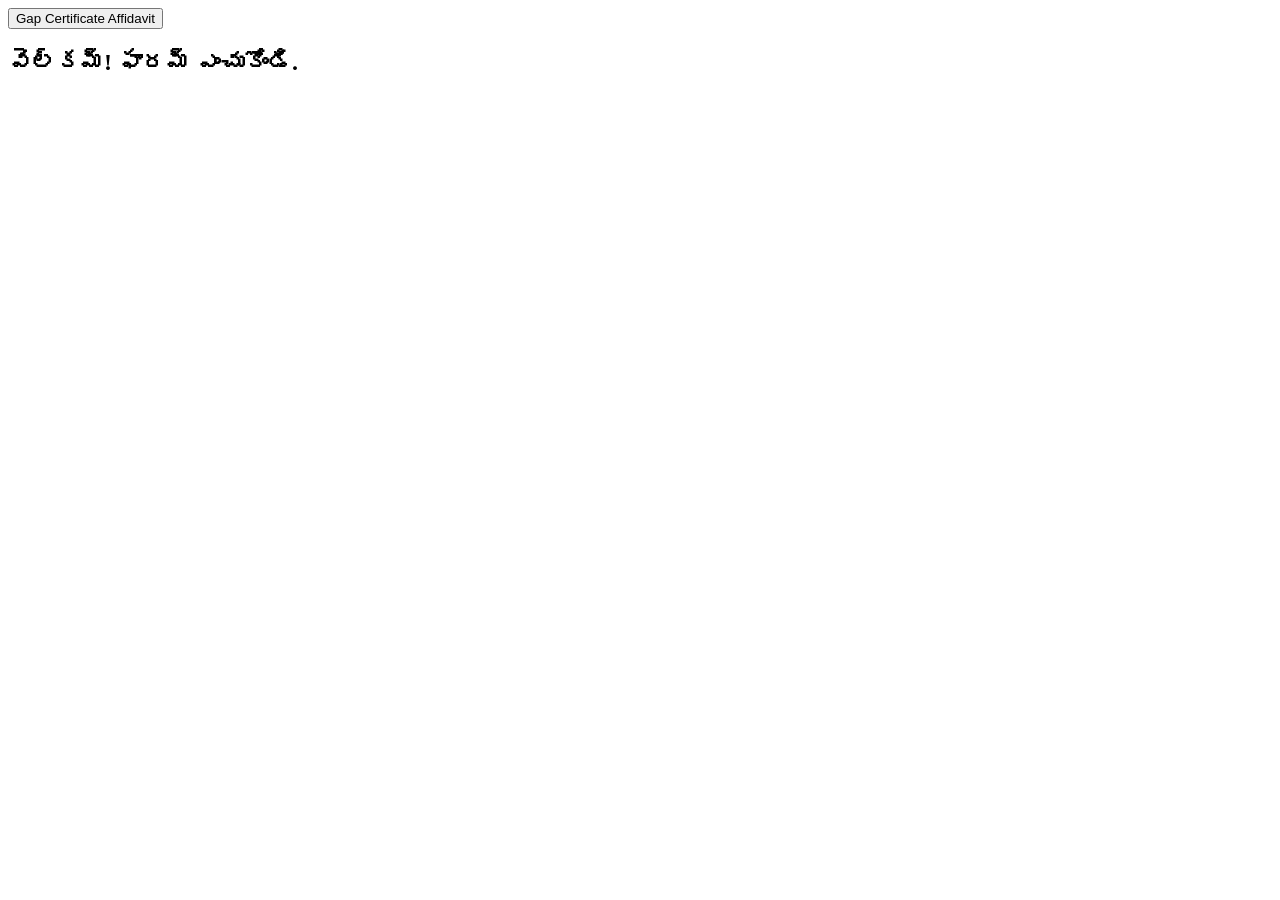
==== index.html @ 1ca4643f "Core engine updated" ====
<!DOCTYPE html>
<html lang="te">
<head>
    <meta charset="UTF-8">
    <title>Janaseva Master Suite</title>
    <link rel="stylesheet" href="css/style.css">
</head>
<body>
    <div id="app">
        <nav id="forms-list">
            </nav>
        <div id="form-container">
            <h2>వెల్కమ్! ఫారమ్ ఎంచుకోండి.</h2>
        </div>
    </div>
    <script src="js/forms-config.js"></script>
    <script src="js/main.js"></script>
</body>
</html>
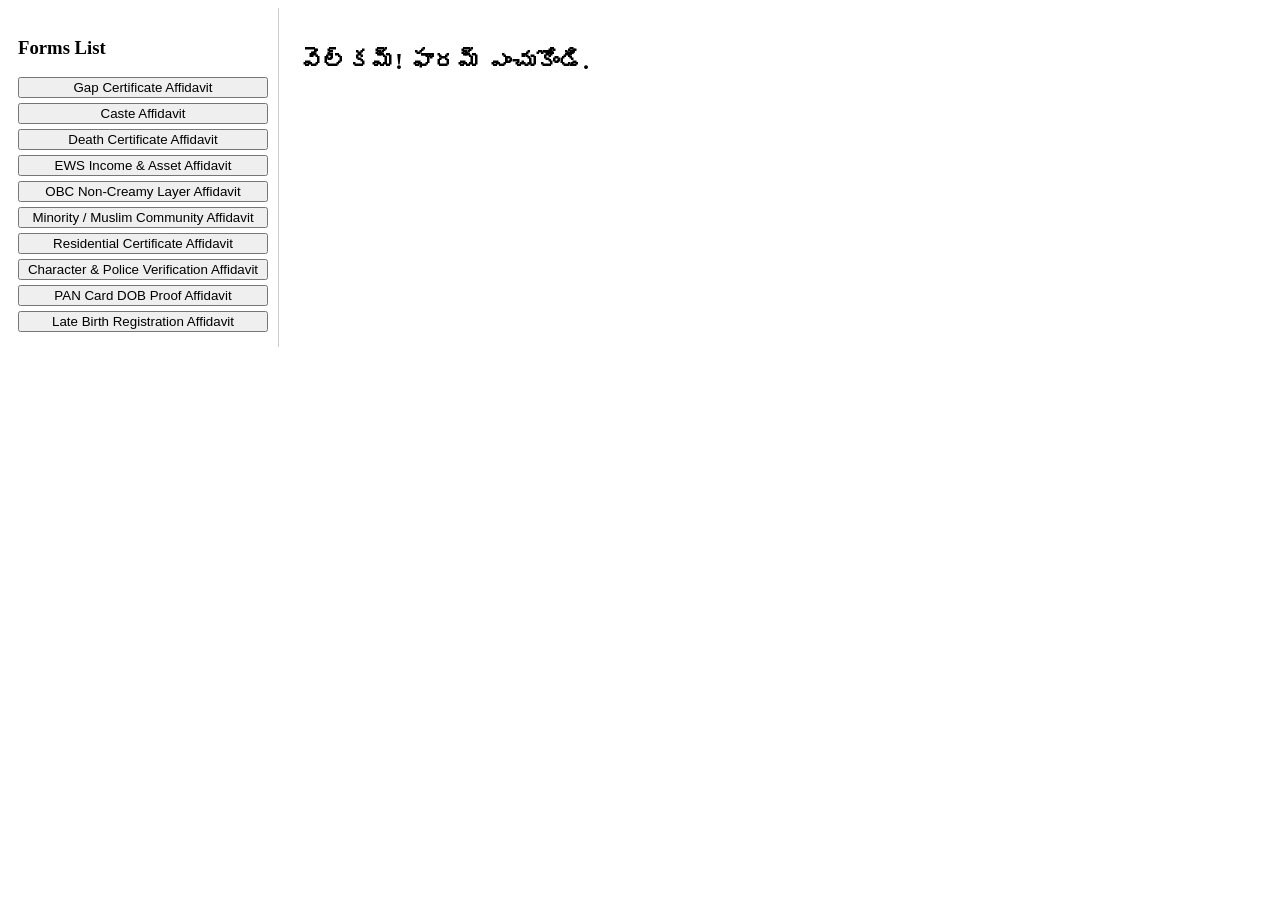
==== commit 1ee6dd13: "Core engine updated with 10 forms" ====
--- a/index.html
+++ b/index.html
@@ -6,10 +6,11 @@
     <link rel="stylesheet" href="css/style.css">
 </head>
 <body>
-    <div id="app">
-        <nav id="forms-list">
-            </nav>
-        <div id="form-container">
+    <div id="app" style="display:flex;">
+        <nav id="forms-list" style="width:250px; border-right:1px solid #ccc; padding:10px;">
+            <h3>Forms List</h3>
+        </nav>
+        <div id="form-container" style="flex:1; padding:20px;">
             <h2>వెల్కమ్! ఫారమ్ ఎంచుకోండి.</h2>
         </div>
     </div>
--- a/css/style.css
+++ b/css/style.css
@@ -0,0 +1,14 @@
+/* ఇక్కడ మీ స్టైల్స్ అన్నీ ఉంటాయి */
+.shell{display:flex;height:100vh;overflow:hidden;background:#f0f4f9;}
+.sidebar{width:320px; background:#fff; border-right:1px solid #d1d8e8; display:flex; flex-direction:column;}
+.preview{flex:1; overflow-y:auto; background:#3d4451; display:flex; flex-direction:column; align-items:center; padding:20px;}
+.a4{width:210mm; height:297mm; background:#fff; box-shadow:0 6px 28px rgba(0,0,0,0.45); padding:20mm;}
+
+/* ప్రింట్ ప్రివ్యూ కోసం ముఖ్యం */
+@media print {
+    .sidebar, .ptbar, .mob-btn, .toast, nav, #forms-list, button { 
+        display: none !important; 
+    }
+    .preview { background: #fff !important; padding: 0 !important; }
+    .a4 { box-shadow: none !important; margin: 0 !important; }
+}
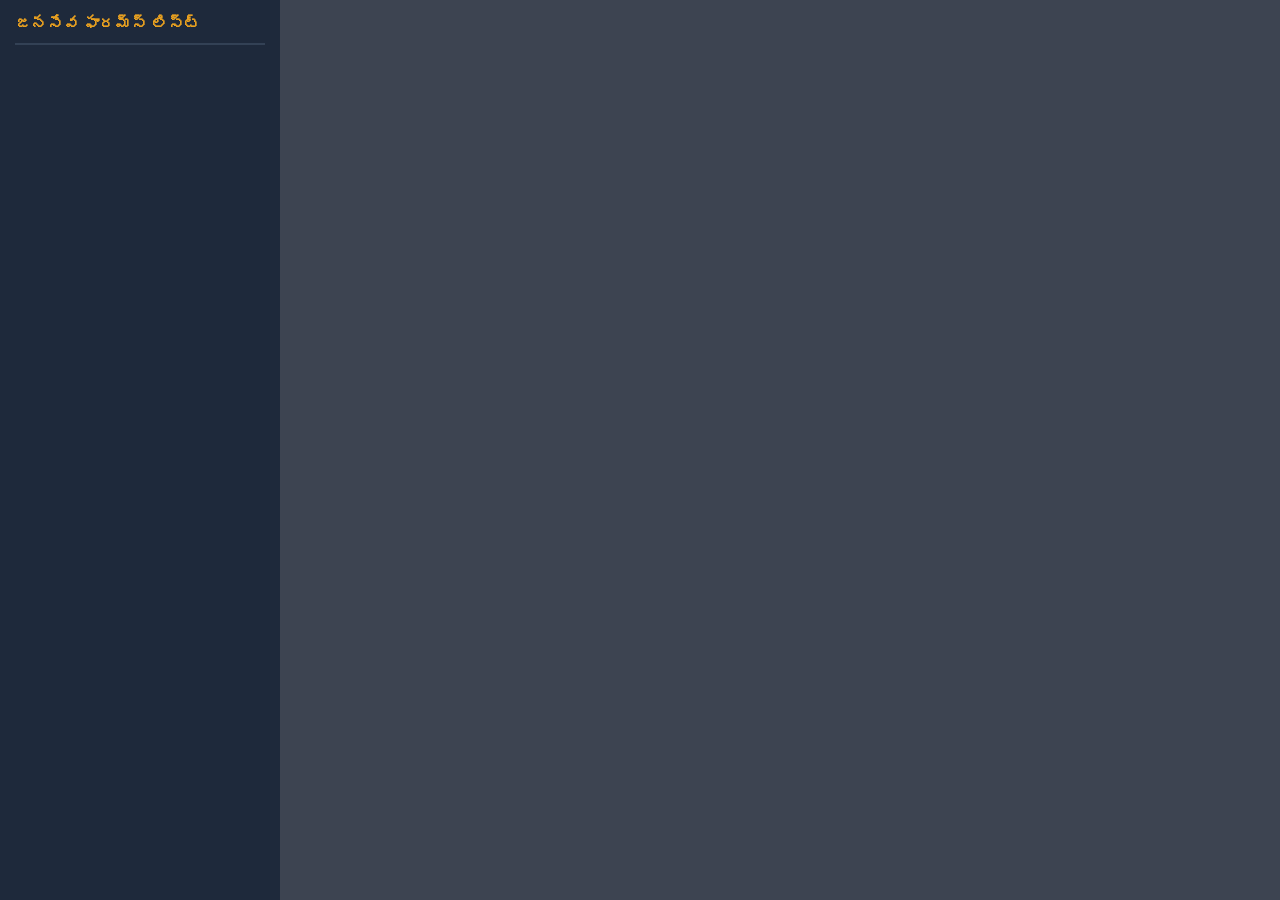
==== commit 4c884553: "Added forms configuration registry file" ====
--- a/index.html
+++ b/index.html
@@ -3,17 +3,23 @@
 <head>
     <meta charset="UTF-8">
     <title>Janaseva Master Suite</title>
-    <link rel="stylesheet" href="css/style.css">
+    <style>
+        body { margin: 0; padding: 0; display: flex; height: 100vh; font-family: sans-serif; overflow: hidden; }
+        nav { width: 280px; min-width: 280px; background: #1e293b; color: #fff; padding: 15px; overflow-y: auto; box-sizing: border-box; }
+        nav h3 { margin-top: 0; color: #e8a020; border-bottom: 2px solid #334155; padding-bottom: 10px; font-size: 16px; }
+        .nav-btn { display: block; width: 100%; padding: 10px 12px; margin-bottom: 8px; background: #334155; color: #fff; border: none; border-radius: 6px; text-align: left; cursor: pointer; font-size: 13px; font-weight: 600; transition: background 0.2s; }
+        .nav-btn:hover { background: #475569; }
+        #form-stage { flex: 1; height: 100%; border: none; background: #3d4451; }
+    </style>
 </head>
 <body>
-    <div id="app" style="display:flex;">
-        <nav id="forms-list" style="width:250px; border-right:1px solid #ccc; padding:10px;">
-            <h3>Forms List</h3>
-        </nav>
-        <div id="form-container" style="flex:1; padding:20px;">
-            <h2>వెల్కమ్! ఫారమ్ ఎంచుకోండి.</h2>
-        </div>
-    </div>
+
+    <nav id="forms-list">
+        <h3>జనసేవ ఫారమ్స్ లిస్ట్</h3>
+    </nav>
+
+    <iframe id="form-stage" name="form-stage" src="about:blank"></div>
+
     <script src="js/forms-config.js"></script>
     <script src="js/main.js"></script>
 </body>
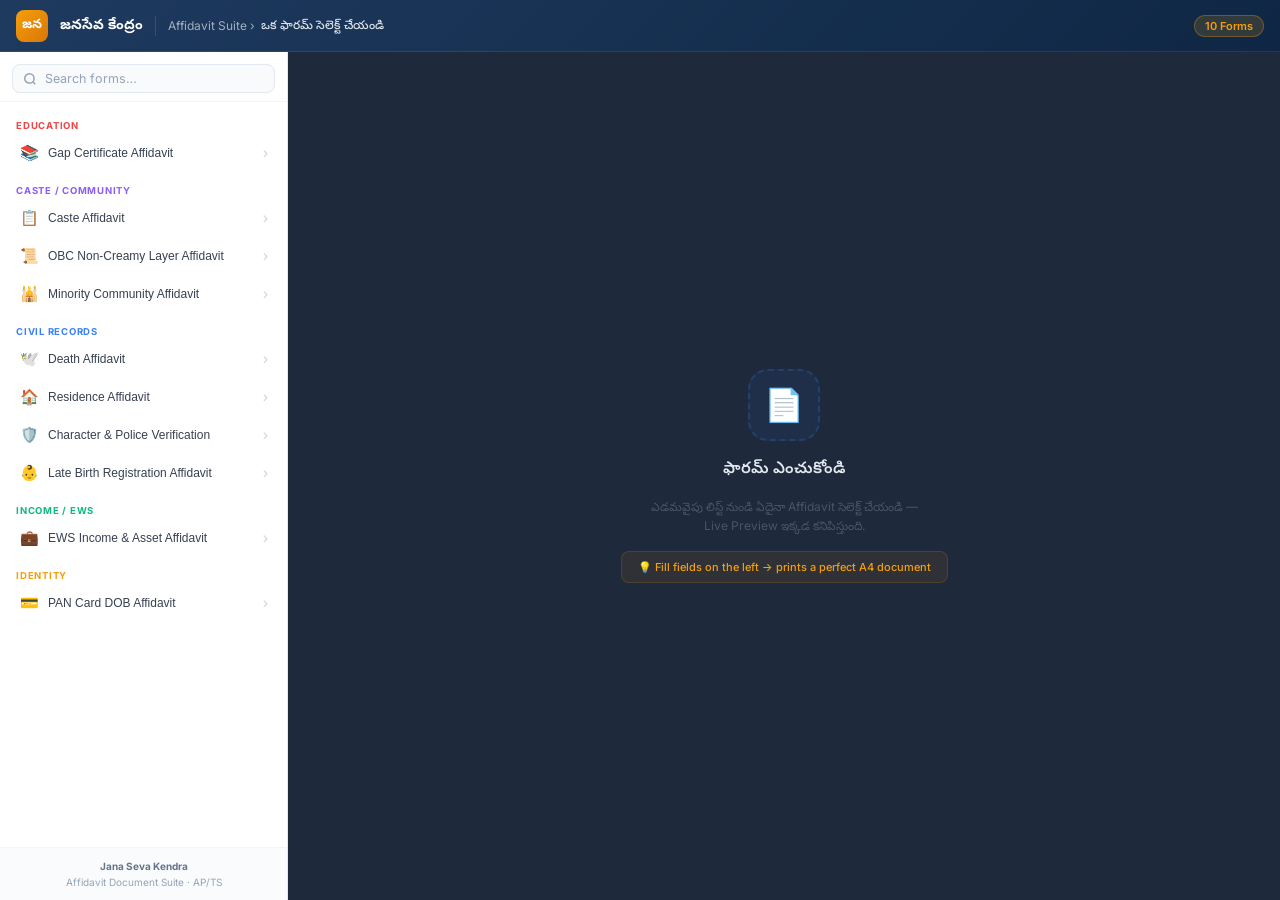
==== commit e122fb83: "Add files via upload" ====
--- a/index.html
+++ b/index.html
@@ -1,26 +1,378 @@
 <!DOCTYPE html>
 <html lang="te">
 <head>
-    <meta charset="UTF-8">
-    <title>Janaseva Master Suite</title>
-    <style>
-        body { margin: 0; padding: 0; display: flex; height: 100vh; font-family: sans-serif; overflow: hidden; }
-        nav { width: 280px; min-width: 280px; background: #1e293b; color: #fff; padding: 15px; overflow-y: auto; box-sizing: border-box; }
-        nav h3 { margin-top: 0; color: #e8a020; border-bottom: 2px solid #334155; padding-bottom: 10px; font-size: 16px; }
-        .nav-btn { display: block; width: 100%; padding: 10px 12px; margin-bottom: 8px; background: #334155; color: #fff; border: none; border-radius: 6px; text-align: left; cursor: pointer; font-size: 13px; font-weight: 600; transition: background 0.2s; }
-        .nav-btn:hover { background: #475569; }
-        #form-stage { flex: 1; height: 100%; border: none; background: #3d4451; }
-    </style>
+  <meta charset="UTF-8">
+  <meta name="viewport" content="width=device-width, initial-scale=1.0">
+  <title>జనసేవ కేంద్రం — Affidavit Suite</title>
+  <link rel="preconnect" href="https://fonts.googleapis.com">
+  <link href="https://fonts.googleapis.com/css2?family=Inter:wght@400;500;600;700&family=Noto+Sans+Telugu:wght@400;600;700&display=swap" rel="stylesheet">
+  <style>
+    /* ── RESET & BASE ──────────────────────────────────────── */
+    *, *::before, *::after { box-sizing: border-box; margin: 0; padding: 0; }
+    html, body { height: 100%; overflow: hidden; }
+    body {
+      font-family: 'Inter', 'Noto Sans Telugu', sans-serif;
+      background: #0f172a;
+      color: #1e293b;
+      display: flex;
+      flex-direction: column;
+    }
+
+    /* ── TOP BAR ───────────────────────────────────────────── */
+    .topbar {
+      height: 52px;
+      min-height: 52px;
+      background: linear-gradient(135deg, #1e3a5f 0%, #0f2744 100%);
+      display: flex;
+      align-items: center;
+      gap: 12px;
+      padding: 0 16px;
+      border-bottom: 1px solid rgba(255,255,255,0.08);
+      z-index: 200;
+      flex-shrink: 0;
+    }
+    .topbar-logo {
+      width: 32px; height: 32px;
+      background: linear-gradient(135deg, #f59e0b, #d97706);
+      border-radius: 8px;
+      display: flex; align-items: center; justify-content: center;
+      font-weight: 700; font-size: 13px; color: #fff;
+      flex-shrink: 0;
+      font-family: 'Noto Sans Telugu', sans-serif;
+    }
+    .topbar-title {
+      color: #fff;
+      font-size: 14px;
+      font-weight: 700;
+      letter-spacing: 0.01em;
+    }
+    .topbar-sub {
+      color: rgba(255,255,255,0.5);
+      font-size: 11px;
+      font-weight: 400;
+    }
+    .topbar-divider { width: 1px; height: 20px; background: rgba(255,255,255,0.12); }
+    .topbar-breadcrumb {
+      color: rgba(255,255,255,0.6);
+      font-size: 12px;
+      display: flex; align-items: center; gap: 6px;
+    }
+    .topbar-breadcrumb span { color: rgba(255,255,255,0.85); font-weight: 500; }
+    .topbar-spacer { flex: 1; }
+    .topbar-count {
+      background: rgba(245,158,11,0.15);
+      border: 1px solid rgba(245,158,11,0.3);
+      color: #f59e0b;
+      font-size: 11px;
+      font-weight: 600;
+      padding: 3px 10px;
+      border-radius: 20px;
+    }
+    .mob-menu-btn {
+      display: none;
+      background: rgba(255,255,255,0.1);
+      border: none; border-radius: 6px;
+      color: #fff; width: 32px; height: 32px;
+      cursor: pointer; font-size: 16px;
+      align-items: center; justify-content: center;
+    }
+
+    /* ── MAIN LAYOUT ───────────────────────────────────────── */
+    .app-body {
+      flex: 1;
+      display: flex;
+      overflow: hidden;
+    }
+
+    /* ── SIDEBAR ───────────────────────────────────────────── */
+    .sidebar {
+      width: 288px;
+      min-width: 288px;
+      background: #fff;
+      display: flex;
+      flex-direction: column;
+      border-right: 1px solid #e2e8f0;
+      overflow: hidden;
+      transition: transform 0.28s cubic-bezier(0.4,0,0.2,1);
+    }
+
+    /* Search */
+    .sb-search {
+      padding: 12px 12px 8px;
+      border-bottom: 1px solid #f1f5f9;
+      flex-shrink: 0;
+    }
+    .sb-search-wrap {
+      display: flex; align-items: center; gap: 8px;
+      background: #f8fafc;
+      border: 1.5px solid #e2e8f0;
+      border-radius: 8px;
+      padding: 6px 10px;
+      transition: border-color 0.2s;
+    }
+    .sb-search-wrap:focus-within {
+      border-color: #3b82f6;
+      background: #fff;
+    }
+    .sb-search-wrap svg { color: #94a3b8; flex-shrink: 0; }
+    #search-input {
+      border: none; background: transparent;
+      font-size: 12.5px; color: #1e293b; width: 100%;
+      outline: none; font-family: inherit;
+    }
+    #search-input::placeholder { color: #94a3b8; }
+
+    /* Form list */
+    #forms-list {
+      flex: 1;
+      overflow-y: auto;
+      padding: 8px 8px 12px;
+    }
+    #forms-list::-webkit-scrollbar { width: 4px; }
+    #forms-list::-webkit-scrollbar-track { background: transparent; }
+    #forms-list::-webkit-scrollbar-thumb { background: #e2e8f0; border-radius: 4px; }
+
+    .nav-category { margin-bottom: 4px; }
+    .nav-cat-label {
+      font-size: 9.5px;
+      font-weight: 700;
+      letter-spacing: 0.08em;
+      text-transform: uppercase;
+      color: var(--cat-color, #64748b);
+      padding: 10px 8px 4px;
+    }
+    .nav-item { margin-bottom: 2px; }
+    .nav-form-btn {
+      display: flex;
+      align-items: center;
+      gap: 9px;
+      width: 100%;
+      padding: 8px 10px;
+      background: transparent;
+      border: 1.5px solid transparent;
+      border-radius: 8px;
+      cursor: pointer;
+      text-align: left;
+      transition: all 0.15s ease;
+      color: #374151;
+    }
+    .nav-form-btn:hover {
+      background: #f8fafc;
+      border-color: #e2e8f0;
+    }
+    .nav-form-btn.active {
+      background: #eff6ff;
+      border-color: #bfdbfe;
+      color: #1d4ed8;
+    }
+    .nav-icon { font-size: 15px; flex-shrink: 0; width: 20px; text-align: center; }
+    .nav-label { font-size: 12px; font-weight: 500; flex: 1; line-height: 1.35; }
+    .nav-arrow {
+      color: #cbd5e1;
+      font-size: 16px;
+      font-weight: 300;
+      transition: transform 0.15s;
+    }
+    .nav-form-btn:hover .nav-arrow,
+    .nav-form-btn.active .nav-arrow {
+      transform: translateX(2px);
+      color: #93c5fd;
+    }
+    .nav-form-btn.active .nav-arrow { color: #3b82f6; }
+
+    /* Sidebar footer */
+    .sb-footer {
+      padding: 10px 12px;
+      border-top: 1px solid #f1f5f9;
+      background: #fafbfc;
+      flex-shrink: 0;
+    }
+    .sb-footer-text {
+      font-size: 10px;
+      color: #94a3b8;
+      text-align: center;
+      line-height: 1.6;
+    }
+    .sb-footer-text strong { color: #64748b; }
+
+    /* ── STAGE ─────────────────────────────────────────────── */
+    .stage {
+      flex: 1;
+      display: flex;
+      flex-direction: column;
+      overflow: hidden;
+      background: #1e293b;
+      position: relative;
+    }
+
+    /* Stage top bar */
+    .stage-bar {
+      background: #1e293b;
+      border-bottom: 1px solid rgba(255,255,255,0.06);
+      padding: 8px 16px;
+      display: flex;
+      align-items: center;
+      gap: 10px;
+      flex-shrink: 0;
+    }
+    .stage-bar-dot { width: 8px; height: 8px; border-radius: 50%; background: #334155; }
+    .stage-bar-dot.green { background: #22c55e; }
+    .stage-bar-text { font-size: 11px; color: #64748b; font-weight: 500; }
+    .stage-bar-name { font-size: 11px; color: #94a3b8; font-weight: 500; }
+
+    /* Placeholder */
+    #stage-placeholder {
+      position: absolute;
+      inset: 0;
+      display: flex;
+      flex-direction: column;
+      align-items: center;
+      justify-content: center;
+      gap: 16px;
+      background: #1e293b;
+      z-index: 10;
+    }
+    .placeholder-icon {
+      width: 72px; height: 72px;
+      background: rgba(59,130,246,0.08);
+      border: 2px dashed rgba(59,130,246,0.2);
+      border-radius: 20px;
+      display: flex; align-items: center; justify-content: center;
+      font-size: 32px;
+    }
+    .placeholder-title {
+      color: #e2e8f0;
+      font-size: 16px;
+      font-weight: 600;
+    }
+    .placeholder-sub {
+      color: #475569;
+      font-size: 12px;
+      text-align: center;
+      max-width: 280px;
+      line-height: 1.6;
+    }
+    .placeholder-hint {
+      display: flex; align-items: center; gap: 8px;
+      background: rgba(245,158,11,0.08);
+      border: 1px solid rgba(245,158,11,0.15);
+      border-radius: 8px;
+      padding: 8px 16px;
+      color: #f59e0b;
+      font-size: 11px;
+      font-weight: 500;
+    }
+
+    /* IFrame */
+    #form-stage {
+      flex: 1;
+      border: none;
+      width: 100%;
+      height: 100%;
+      opacity: 0;
+    }
+
+    /* ── MOBILE ────────────────────────────────────────────── */
+    @media (max-width: 767px) {
+      .mob-menu-btn { display: flex; }
+      .topbar-breadcrumb, .topbar-divider, .topbar-sub, .topbar-count { display: none; }
+      .sidebar {
+        position: fixed;
+        top: 52px; left: 0; bottom: 0;
+        z-index: 300;
+        transform: translateX(-100%);
+        box-shadow: 4px 0 24px rgba(0,0,0,0.3);
+      }
+      .sidebar.open { transform: translateX(0); }
+      .stage { width: 100%; }
+    }
+
+    /* ── SCROLLBAR GLOBAL ──────────────────────────────────── */
+    * { scrollbar-width: thin; scrollbar-color: #334155 transparent; }
+  </style>
 </head>
 <body>
 
-    <nav id="forms-list">
-        <h3>జనసేవ ఫారమ్స్ లిస్ట్</h3>
-    </nav>
-
-    <iframe id="form-stage" name="form-stage" src="about:blank"></div>
-
-    <script src="js/forms-config.js"></script>
-    <script src="js/main.js"></script>
+  <!-- TOP BAR -->
+  <header class="topbar">
+    <button class="mob-menu-btn" onclick="toggleSidebar()">☰</button>
+    <div class="topbar-logo">జన</div>
+    <div>
+      <div class="topbar-title">జనసేవ కేంద్రం</div>
+    </div>
+    <div class="topbar-divider"></div>
+    <div class="topbar-breadcrumb">
+      Affidavit Suite &rsaquo; <span id="breadcrumb-name">ఒక ఫారమ్ సెలెక్ట్ చేయండి</span>
+    </div>
+    <div class="topbar-spacer"></div>
+    <div class="topbar-count">10 Forms</div>
+  </header>
+
+  <!-- BODY -->
+  <div class="app-body">
+
+    <!-- SIDEBAR -->
+    <aside class="sidebar" id="sidebar">
+      <div class="sb-search">
+        <div class="sb-search-wrap">
+          <svg width="14" height="14" viewBox="0 0 24 24" fill="none" stroke="currentColor" stroke-width="2.5">
+            <circle cx="11" cy="11" r="8"/><path d="m21 21-4.35-4.35"/>
+          </svg>
+          <input id="search-input" type="text" placeholder="Search forms…" autocomplete="off">
+        </div>
+      </div>
+
+      <div id="forms-list"></div>
+
+      <div class="sb-footer">
+        <div class="sb-footer-text">
+          <strong>Jana Seva Kendra</strong><br>
+          Affidavit Document Suite · AP/TS
+        </div>
+      </div>
+    </aside>
+
+    <!-- STAGE -->
+    <main class="stage">
+      <div class="stage-bar">
+        <div class="stage-bar-dot" id="stage-dot"></div>
+        <span class="stage-bar-text">Document Preview</span>
+        <span class="stage-bar-name" id="stage-bar-name">— select a form from the left panel</span>
+      </div>
+
+      <!-- Placeholder -->
+      <div id="stage-placeholder">
+        <div class="placeholder-icon">📄</div>
+        <div class="placeholder-title">ఫారమ్ ఎంచుకోండి</div>
+        <div class="placeholder-sub">
+          ఎడమవైపు లిస్ట్ నుండి ఏదైనా Affidavit సెలెక్ట్ చేయండి — Live Preview ఇక్కడ కనిపిస్తుంది.
+        </div>
+        <div class="placeholder-hint">
+          💡 Fill fields on the left → prints a perfect A4 document
+        </div>
+      </div>
+
+      <iframe id="form-stage" name="form-stage" src="about:blank" title="Affidavit Form"></iframe>
+    </main>
+
+  </div>
+
+  <script src="js/forms-config.js"></script>
+  <script src="js/main.js"></script>
+  <script>
+    // Update stage bar when form loads
+    const origLoad = window.loadForm;
+    window.loadForm = function(code) {
+      origLoad(code);
+      const f = window.FORM_REGISTRY[code];
+      if (f) {
+        const dot = document.getElementById('stage-dot');
+        const name = document.getElementById('stage-bar-name');
+        if (dot) { dot.classList.add('green'); }
+        if (name) { name.textContent = '— ' + f.name; }
+      }
+    };
+  </script>
+
 </body>
-</html>+</html>
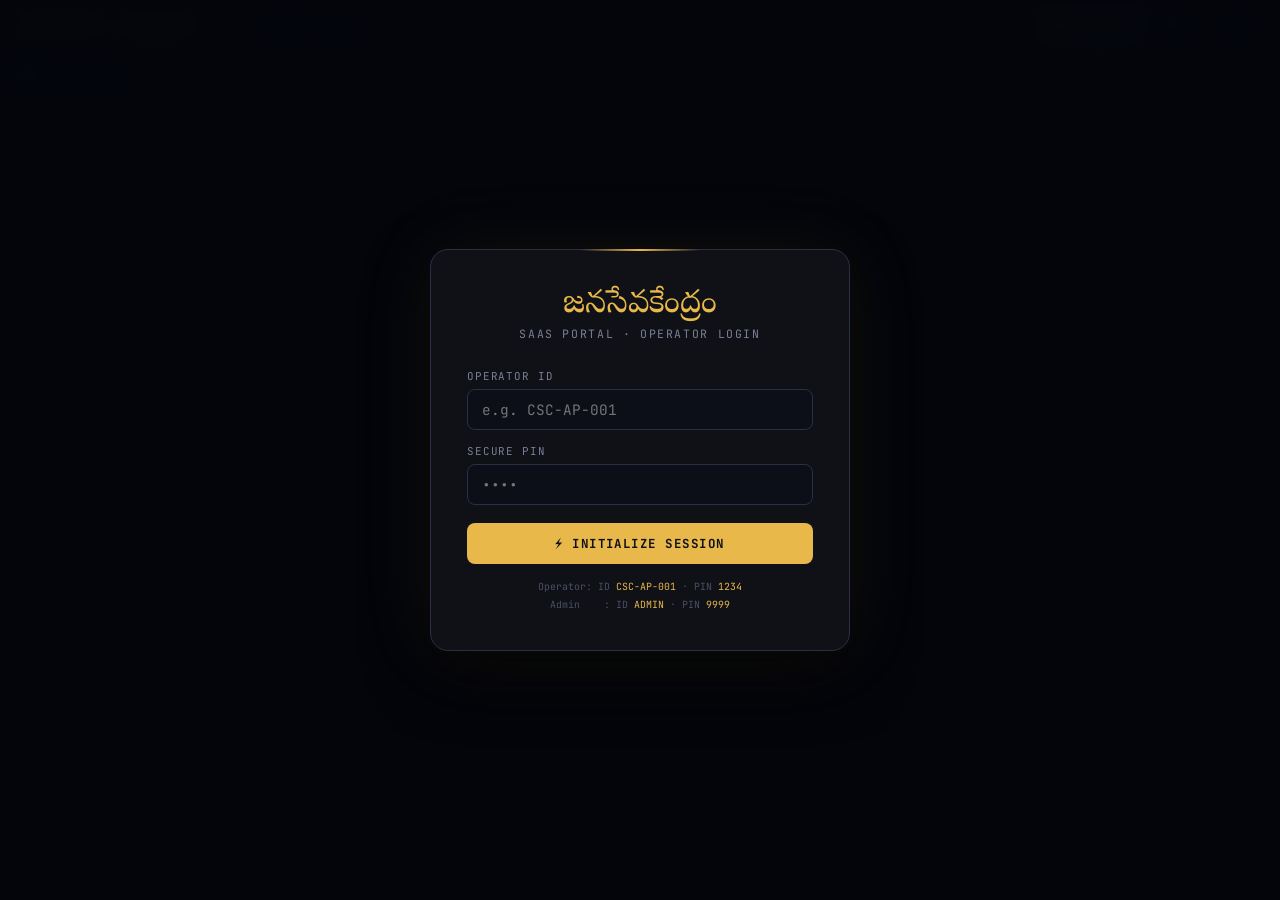
==== commit d4aff293: "Update index.html" ====
--- a/index.html
+++ b/index.html
@@ -3,376 +3,194 @@
 <head>
   <meta charset="UTF-8">
   <meta name="viewport" content="width=device-width, initial-scale=1.0">
-  <title>జనసేవ కేంద్రం — Affidavit Suite</title>
-  <link rel="preconnect" href="https://fonts.googleapis.com">
-  <link href="https://fonts.googleapis.com/css2?family=Inter:wght@400;500;600;700&family=Noto+Sans+Telugu:wght@400;600;700&display=swap" rel="stylesheet">
+  <title>జనసేవ కేంద్రం Pro — SaaS Portal</title>
+  <link href="https://fonts.googleapis.com/css2?family=Inter:wght@400;500;600;700&family=Noto+Serif+Telugu:wght@400;700&family=JetBrains+Mono:wght@400;600&display=swap" rel="stylesheet">
   <style>
-    /* ── RESET & BASE ──────────────────────────────────────── */
-    *, *::before, *::after { box-sizing: border-box; margin: 0; padding: 0; }
-    html, body { height: 100%; overflow: hidden; }
-    body {
-      font-family: 'Inter', 'Noto Sans Telugu', sans-serif;
-      background: #0f172a;
-      color: #1e293b;
-      display: flex;
-      flex-direction: column;
-    }
-
-    /* ── TOP BAR ───────────────────────────────────────────── */
-    .topbar {
-      height: 52px;
-      min-height: 52px;
-      background: linear-gradient(135deg, #1e3a5f 0%, #0f2744 100%);
-      display: flex;
-      align-items: center;
-      gap: 12px;
-      padding: 0 16px;
-      border-bottom: 1px solid rgba(255,255,255,0.08);
-      z-index: 200;
-      flex-shrink: 0;
-    }
-    .topbar-logo {
-      width: 32px; height: 32px;
-      background: linear-gradient(135deg, #f59e0b, #d97706);
-      border-radius: 8px;
-      display: flex; align-items: center; justify-content: center;
-      font-weight: 700; font-size: 13px; color: #fff;
-      flex-shrink: 0;
-      font-family: 'Noto Sans Telugu', sans-serif;
-    }
-    .topbar-title {
-      color: #fff;
-      font-size: 14px;
-      font-weight: 700;
-      letter-spacing: 0.01em;
-    }
-    .topbar-sub {
-      color: rgba(255,255,255,0.5);
-      font-size: 11px;
-      font-weight: 400;
-    }
-    .topbar-divider { width: 1px; height: 20px; background: rgba(255,255,255,0.12); }
-    .topbar-breadcrumb {
-      color: rgba(255,255,255,0.6);
-      font-size: 12px;
-      display: flex; align-items: center; gap: 6px;
-    }
-    .topbar-breadcrumb span { color: rgba(255,255,255,0.85); font-weight: 500; }
-    .topbar-spacer { flex: 1; }
-    .topbar-count {
-      background: rgba(245,158,11,0.15);
-      border: 1px solid rgba(245,158,11,0.3);
-      color: #f59e0b;
-      font-size: 11px;
-      font-weight: 600;
-      padding: 3px 10px;
-      border-radius: 20px;
-    }
-    .mob-menu-btn {
-      display: none;
-      background: rgba(255,255,255,0.1);
-      border: none; border-radius: 6px;
-      color: #fff; width: 32px; height: 32px;
-      cursor: pointer; font-size: 16px;
-      align-items: center; justify-content: center;
-    }
-
-    /* ── MAIN LAYOUT ───────────────────────────────────────── */
-    .app-body {
-      flex: 1;
-      display: flex;
-      overflow: hidden;
-    }
-
-    /* ── SIDEBAR ───────────────────────────────────────────── */
-    .sidebar {
-      width: 288px;
-      min-width: 288px;
-      background: #fff;
-      display: flex;
-      flex-direction: column;
-      border-right: 1px solid #e2e8f0;
-      overflow: hidden;
-      transition: transform 0.28s cubic-bezier(0.4,0,0.2,1);
-    }
-
-    /* Search */
-    .sb-search {
-      padding: 12px 12px 8px;
-      border-bottom: 1px solid #f1f5f9;
-      flex-shrink: 0;
-    }
-    .sb-search-wrap {
-      display: flex; align-items: center; gap: 8px;
-      background: #f8fafc;
-      border: 1.5px solid #e2e8f0;
-      border-radius: 8px;
-      padding: 6px 10px;
-      transition: border-color 0.2s;
-    }
-    .sb-search-wrap:focus-within {
-      border-color: #3b82f6;
-      background: #fff;
-    }
-    .sb-search-wrap svg { color: #94a3b8; flex-shrink: 0; }
-    #search-input {
-      border: none; background: transparent;
-      font-size: 12.5px; color: #1e293b; width: 100%;
-      outline: none; font-family: inherit;
-    }
-    #search-input::placeholder { color: #94a3b8; }
-
-    /* Form list */
-    #forms-list {
-      flex: 1;
-      overflow-y: auto;
-      padding: 8px 8px 12px;
-    }
-    #forms-list::-webkit-scrollbar { width: 4px; }
-    #forms-list::-webkit-scrollbar-track { background: transparent; }
-    #forms-list::-webkit-scrollbar-thumb { background: #e2e8f0; border-radius: 4px; }
-
-    .nav-category { margin-bottom: 4px; }
-    .nav-cat-label {
-      font-size: 9.5px;
-      font-weight: 700;
-      letter-spacing: 0.08em;
-      text-transform: uppercase;
-      color: var(--cat-color, #64748b);
-      padding: 10px 8px 4px;
-    }
-    .nav-item { margin-bottom: 2px; }
-    .nav-form-btn {
-      display: flex;
-      align-items: center;
-      gap: 9px;
-      width: 100%;
-      padding: 8px 10px;
-      background: transparent;
-      border: 1.5px solid transparent;
-      border-radius: 8px;
-      cursor: pointer;
-      text-align: left;
-      transition: all 0.15s ease;
-      color: #374151;
-    }
-    .nav-form-btn:hover {
-      background: #f8fafc;
-      border-color: #e2e8f0;
-    }
-    .nav-form-btn.active {
-      background: #eff6ff;
-      border-color: #bfdbfe;
-      color: #1d4ed8;
-    }
-    .nav-icon { font-size: 15px; flex-shrink: 0; width: 20px; text-align: center; }
-    .nav-label { font-size: 12px; font-weight: 500; flex: 1; line-height: 1.35; }
-    .nav-arrow {
-      color: #cbd5e1;
-      font-size: 16px;
-      font-weight: 300;
-      transition: transform 0.15s;
-    }
-    .nav-form-btn:hover .nav-arrow,
-    .nav-form-btn.active .nav-arrow {
-      transform: translateX(2px);
-      color: #93c5fd;
-    }
-    .nav-form-btn.active .nav-arrow { color: #3b82f6; }
-
-    /* Sidebar footer */
-    .sb-footer {
-      padding: 10px 12px;
-      border-top: 1px solid #f1f5f9;
-      background: #fafbfc;
-      flex-shrink: 0;
-    }
-    .sb-footer-text {
-      font-size: 10px;
-      color: #94a3b8;
-      text-align: center;
-      line-height: 1.6;
-    }
-    .sb-footer-text strong { color: #64748b; }
-
-    /* ── STAGE ─────────────────────────────────────────────── */
-    .stage {
-      flex: 1;
-      display: flex;
-      flex-direction: column;
-      overflow: hidden;
-      background: #1e293b;
-      position: relative;
-    }
-
-    /* Stage top bar */
-    .stage-bar {
-      background: #1e293b;
-      border-bottom: 1px solid rgba(255,255,255,0.06);
-      padding: 8px 16px;
-      display: flex;
-      align-items: center;
-      gap: 10px;
-      flex-shrink: 0;
-    }
-    .stage-bar-dot { width: 8px; height: 8px; border-radius: 50%; background: #334155; }
-    .stage-bar-dot.green { background: #22c55e; }
-    .stage-bar-text { font-size: 11px; color: #64748b; font-weight: 500; }
-    .stage-bar-name { font-size: 11px; color: #94a3b8; font-weight: 500; }
-
-    /* Placeholder */
-    #stage-placeholder {
-      position: absolute;
-      inset: 0;
-      display: flex;
-      flex-direction: column;
-      align-items: center;
-      justify-content: center;
-      gap: 16px;
-      background: #1e293b;
-      z-index: 10;
-    }
-    .placeholder-icon {
-      width: 72px; height: 72px;
-      background: rgba(59,130,246,0.08);
-      border: 2px dashed rgba(59,130,246,0.2);
-      border-radius: 20px;
-      display: flex; align-items: center; justify-content: center;
-      font-size: 32px;
-    }
-    .placeholder-title {
-      color: #e2e8f0;
-      font-size: 16px;
-      font-weight: 600;
-    }
-    .placeholder-sub {
-      color: #475569;
-      font-size: 12px;
-      text-align: center;
-      max-width: 280px;
-      line-height: 1.6;
-    }
-    .placeholder-hint {
-      display: flex; align-items: center; gap: 8px;
-      background: rgba(245,158,11,0.08);
-      border: 1px solid rgba(245,158,11,0.15);
-      border-radius: 8px;
-      padding: 8px 16px;
-      color: #f59e0b;
-      font-size: 11px;
-      font-weight: 500;
-    }
-
-    /* IFrame */
-    #form-stage {
-      flex: 1;
-      border: none;
-      width: 100%;
-      height: 100%;
-      opacity: 0;
-    }
-
-    /* ── MOBILE ────────────────────────────────────────────── */
-    @media (max-width: 767px) {
-      .mob-menu-btn { display: flex; }
-      .topbar-breadcrumb, .topbar-divider, .topbar-sub, .topbar-count { display: none; }
-      .sidebar {
-        position: fixed;
-        top: 52px; left: 0; bottom: 0;
-        z-index: 300;
-        transform: translateX(-100%);
-        box-shadow: 4px 0 24px rgba(0,0,0,0.3);
-      }
-      .sidebar.open { transform: translateX(0); }
-      .stage { width: 100%; }
-    }
-
-    /* ── SCROLLBAR GLOBAL ──────────────────────────────────── */
-    * { scrollbar-width: thin; scrollbar-color: #334155 transparent; }
+    *,*::before,*::after{box-sizing:border-box;margin:0;padding:0;}
+    html,body{height:100%;overflow:hidden;}
+    body{font-family:'Inter',sans-serif;background:#080b12;color:#e2e8f0;display:flex;flex-direction:column;}
+    #auth-screen{position:fixed;inset:0;background:rgba(4,6,12,.97);z-index:9999;display:flex;align-items:center;justify-content:center;backdrop-filter:blur(12px);}
+    #auth-screen.hidden{display:none;}
+    .login-card{background:#0f1117;border:1px solid #2a2f45;border-radius:18px;width:420px;padding:40px 36px 36px;position:relative;box-shadow:0 0 80px rgba(232,184,75,.08),0 24px 60px rgba(0,0,0,.6);animation:slideUp .4s cubic-bezier(.22,1,.36,1);}
+    @keyframes slideUp{from{opacity:0;transform:translateY(24px) scale(.97)}to{opacity:1;transform:translateY(0) scale(1)}}
+    .login-glow{position:absolute;top:-1px;left:50%;transform:translateX(-50%);width:120px;height:2px;background:linear-gradient(90deg,transparent,#e8b84b,transparent);border-radius:2px;}
+    .login-logo{font-family:'Noto Serif Telugu',serif;font-size:2rem;color:#e8b84b;text-align:center;line-height:1;margin-bottom:4px;}
+    .login-title{font-family:'JetBrains Mono',monospace;font-size:.72rem;color:#7a7f95;text-align:center;letter-spacing:.14em;text-transform:uppercase;margin-bottom:28px;}
+    .login-error{background:rgba(224,82,82,.1);border:1px solid rgba(224,82,82,.3);color:#e05252;border-radius:6px;padding:8px 12px;font-family:'JetBrains Mono',monospace;font-size:.7rem;margin-bottom:14px;display:flex;align-items:center;gap:8px;}
+    .login-error.hidden{display:none;}
+    .login-label{font-family:'JetBrains Mono',monospace;font-size:.68rem;color:#7a7f95;letter-spacing:.08em;margin-bottom:6px;display:block;}
+    .login-input{width:100%;background:#0c0f18;border:1px solid #2a2f45;border-radius:8px;color:#e8e6df;padding:10px 14px;font-family:'JetBrains Mono',monospace;font-size:.9rem;outline:none;transition:border-color .2s,box-shadow .2s;margin-bottom:14px;}
+    .login-input:focus{border-color:#e8b84b;box-shadow:0 0 0 3px rgba(232,184,75,.1);}
+    .login-btn{width:100%;background:#e8b84b;color:#0f1117;border:none;border-radius:8px;padding:12px;font-family:'JetBrains Mono',monospace;font-size:.78rem;font-weight:700;letter-spacing:.12em;cursor:pointer;transition:background .2s;margin-top:4px;}
+    .login-btn:hover{background:#f0cb6a;}
+    .login-hint{text-align:center;font-family:'JetBrains Mono',monospace;font-size:.62rem;color:#4a4f65;margin-top:14px;line-height:1.8;}
+    .login-hint span{color:#e8b84b;}
+    .topnav{height:52px;background:#0f1117;border-bottom:1px solid #1e2130;display:flex;align-items:center;padding:0 18px;gap:12px;flex-shrink:0;z-index:50;}
+    .topnav-logo{font-family:'Noto Serif Telugu',serif;font-size:1.1rem;color:#e8b84b;font-weight:700;}
+    .topnav-badge{font-size:.62rem;font-family:'JetBrains Mono',monospace;background:rgba(232,184,75,.12);color:#e8b84b;border:1px solid rgba(232,184,75,.3);padding:2px 8px;border-radius:20px;}
+    .topnav-bc{font-size:.72rem;color:#4a4f65;font-family:'JetBrains Mono',monospace;}
+    .topnav-bc span{color:#94a3b8;}
+    .spacer{flex:1;}
+    .wallet-widget{display:flex;align-items:center;gap:8px;background:rgba(232,184,75,.06);border:1px solid rgba(232,184,75,.22);border-radius:8px;padding:5px 12px;position:relative;}
+    .wallet-pulse{position:absolute;top:4px;right:4px;width:6px;height:6px;border-radius:50%;background:#3ecf8e;}
+    .wallet-lbl{font-family:'JetBrains Mono',monospace;font-size:.58rem;color:#7a7f95;letter-spacing:.08em;text-transform:uppercase;line-height:1;}
+    #wallet-balance{font-family:'JetBrains Mono',monospace;font-size:.88rem;font-weight:700;color:#3ecf8e;}
+    .operator-chip{display:flex;align-items:center;gap:5px;font-family:'JetBrains Mono',monospace;font-size:.65rem;color:#7a7f95;background:#161923;border:1px solid #1e2130;border-radius:20px;padding:3px 10px;}
+    .op-dot{width:6px;height:6px;border-radius:50%;background:#3ecf8e;flex-shrink:0;}
+    .logout-btn{font-family:'JetBrains Mono',monospace;font-size:.6rem;color:#7a7f95;background:transparent;border:1px solid #1e2130;border-radius:4px;padding:2px 8px;cursor:pointer;transition:color .2s,border-color .2s;}
+    .logout-btn:hover{color:#e05252;border-color:#e05252;}
+    .main-layout{display:flex;flex:1;overflow:hidden;}
+    .sidebar{width:262px;min-width:262px;background:#0f1117;border-right:1px solid #1e2130;display:flex;flex-direction:column;overflow:hidden;}
+    .sb-search{padding:10px;border-bottom:1px solid #1e2130;flex-shrink:0;}
+    .sb-search input{width:100%;background:#0c0f18;border:1px solid #2a2f45;border-radius:6px;color:#e8e6df;padding:6px 10px;font-size:.78rem;outline:none;transition:border-color .2s;font-family:'Inter',sans-serif;}
+    .sb-search input:focus{border-color:#e8b84b;}
+    #forms-list{flex:1;overflow-y:auto;padding:8px;scrollbar-width:thin;scrollbar-color:#2a2f45 transparent;}
+    #forms-list::-webkit-scrollbar{width:4px;}
+    #forms-list::-webkit-scrollbar-thumb{background:#2a2f45;border-radius:4px;}
+    .cat-label{font-size:.62rem;font-weight:700;letter-spacing:.1em;text-transform:uppercase;color:#4a4f65;padding:8px 8px 4px;display:block;}
+    .form-btn{width:100%;text-align:left;background:transparent;border:1px solid transparent;border-radius:7px;color:#94a3b8;padding:8px 10px;font-size:.78rem;cursor:pointer;display:flex;align-items:center;gap:8px;transition:all .15s;margin-bottom:2px;font-family:'Inter',sans-serif;}
+    .form-btn:hover{background:#161923;border-color:#2a2f45;color:#e2e8f0;}
+    .form-btn.active{background:#1a1f30;border-color:#3a3f58;color:#e8b84b;}
+    .form-btn .cost{font-family:'JetBrains Mono',monospace;font-size:.6rem;color:#4a4f65;margin-left:auto;}
+    .form-btn.active .cost{color:#c97b2e;}
+    .admin-panel{width:270px;min-width:270px;background:#0f1117;border-right:1px solid #1e2130;display:flex;flex-direction:column;overflow-y:auto;padding:14px;gap:12px;}
+    .admin-panel.hidden{display:none;}
+    .admin-title{font-family:'JetBrains Mono',monospace;font-size:.68rem;color:#e8b84b;letter-spacing:.1em;text-transform:uppercase;border-bottom:1px solid #1e2130;padding-bottom:8px;}
+    .admin-card{background:#0c0f18;border:1px solid #1e2130;border-radius:8px;padding:12px;}
+    .admin-card-lbl{font-family:'JetBrains Mono',monospace;font-size:.62rem;color:#7a7f95;letter-spacing:.06em;text-transform:uppercase;margin-bottom:8px;}
+    .admin-row{display:flex;gap:6px;}
+    .admin-input{flex:1;background:#161923;border:1px solid #2a2f45;border-radius:5px;color:#3ecf8e;padding:6px 8px;font-family:'JetBrains Mono',monospace;font-size:.82rem;outline:none;}
+    .admin-btn{background:#3ecf8e;color:#0f1117;border:none;border-radius:5px;padding:6px 12px;font-family:'JetBrains Mono',monospace;font-size:.7rem;font-weight:700;cursor:pointer;}
+    .admin-btn:hover{background:#2eba7a;}
+    .add-form-note{font-size:.68rem;color:#4a4f65;line-height:1.8;}
+    .add-form-note code{color:#e8b84b;}
+    #txn-log{display:flex;flex-direction:column;gap:5px;max-height:220px;overflow-y:auto;margin-top:6px;}
+    .stage{flex:1;display:flex;flex-direction:column;overflow:hidden;background:#0a0d14;position:relative;}
+    #empty-state{position:absolute;inset:0;display:flex;flex-direction:column;align-items:center;justify-content:center;gap:10px;color:#334155;}
+    #empty-state.hidden{display:none;}
+    #form-stage{flex:1;border:none;width:100%;height:100%;background:#1e293b;}
+    #form-stage.hidden{display:none;}
+    #print-popup{position:fixed;inset:0;background:rgba(4,6,12,.82);z-index:8000;display:flex;align-items:center;justify-content:center;backdrop-filter:blur(6px);}
+    #print-popup.hidden{display:none;}
+    .popup-card{background:#0f1117;border:1px solid #2a2f45;border-radius:16px;width:360px;padding:28px 24px;box-shadow:0 20px 50px rgba(0,0,0,.6);text-align:center;}
+    .popup-icon{font-size:2rem;margin-bottom:10px;}
+    .popup-title{font-family:'JetBrains Mono',monospace;font-size:.68rem;color:#7a7f95;text-transform:uppercase;letter-spacing:.12em;margin-bottom:6px;}
+    .popup-form{font-size:.9rem;color:#e8e6df;margin-bottom:4px;}
+    .popup-debit{font-family:'JetBrains Mono',monospace;font-size:1.4rem;color:#e8b84b;font-weight:700;margin:8px 0 4px;}
+    .popup-after{font-family:'JetBrains Mono',monospace;font-size:.62rem;color:#7a7f95;margin-bottom:18px;}
+    .popup-actions{display:flex;gap:10px;}
+    .popup-confirm{flex:1;background:#e8b84b;color:#0f1117;border:none;border-radius:8px;padding:10px;font-family:'JetBrains Mono',monospace;font-size:.72rem;font-weight:700;cursor:pointer;}
+    .popup-confirm:hover{background:#f0cb6a;}
+    .popup-cancel{flex:1;background:transparent;color:#7a7f95;border:1px solid #2a2f45;border-radius:8px;padding:10px;font-family:'JetBrains Mono',monospace;font-size:.72rem;cursor:pointer;}
+    .popup-cancel:hover{color:#e05252;border-color:#e05252;}
+    #saas-toast{position:fixed;bottom:20px;left:50%;transform:translateX(-50%) translateY(20px);background:#0f1117;border:1px solid rgba(232,184,75,.3);color:#e8b84b;padding:8px 20px;border-radius:100px;font-size:.72rem;font-weight:600;font-family:'JetBrains Mono',monospace;box-shadow:0 4px 18px rgba(0,0,0,.4);opacity:0;pointer-events:none;transition:opacity .28s,transform .28s;z-index:9000;white-space:nowrap;}
+    @media print{.topnav,.sidebar,.admin-panel,#print-popup,#saas-toast,#auth-screen{display:none!important;}.main-layout{display:block;}.stage{overflow:visible;background:white;}#form-stage{height:auto;min-height:100vh;}}
   </style>
 </head>
 <body>
 
-  <!-- TOP BAR -->
-  <header class="topbar">
-    <button class="mob-menu-btn" onclick="toggleSidebar()">☰</button>
-    <div class="topbar-logo">జన</div>
+<!-- LOGIN -->
+<div id="auth-screen">
+  <div class="login-card">
+    <div class="login-glow"></div>
+    <div class="login-logo">జనసేవకేంద్రం</div>
+    <div class="login-title">SaaS Portal · Operator Login</div>
+    <div id="login-error" class="login-error hidden"><span>⚠</span><span id="login-error-msg">Invalid credentials</span></div>
+    <label class="login-label">OPERATOR ID</label>
+    <input id="login-id" class="login-input" placeholder="e.g. CSC-AP-001" oninput="this.value=this.value.toUpperCase()" onkeyup="if(event.key==='Enter')handleLogin()">
+    <label class="login-label">SECURE PIN</label>
+    <input id="login-pin" class="login-input" type="password" maxlength="4" placeholder="••••" onkeyup="if(event.key==='Enter')handleLogin()">
+    <button class="login-btn" onclick="handleLogin()">⚡ INITIALIZE SESSION</button>
+    <div class="login-hint">
+      Operator: ID <span>CSC-AP-001</span> · PIN <span>1234</span><br>
+      Admin &nbsp;&nbsp;&nbsp;: ID <span>ADMIN</span> · PIN <span>9999</span>
+    </div>
+  </div>
+</div>
+
+<!-- PRINT POPUP -->
+<div id="print-popup" class="hidden">
+  <div class="popup-card">
+    <div class="popup-icon">🖨️</div>
+    <div class="popup-title">Confirm Print Job</div>
+    <div class="popup-form" id="popup-form-name">Affidavit</div>
+    <div class="popup-debit" id="popup-cost">₹5.00</div>
+    <div class="popup-after">After deduction: <span id="popup-after">—</span></div>
+    <div class="popup-actions">
+      <button class="popup-cancel" onclick="cancelPrint()">✕ Cancel</button>
+      <button class="popup-confirm" onclick="confirmPrint()">✓ Confirm &amp; Print</button>
+    </div>
+  </div>
+</div>
+
+<!-- TOPNAV -->
+<header class="topnav">
+  <span class="topnav-logo">జనసేవ Pro</span>
+  <span class="topnav-badge">SaaS Portal</span>
+  <div class="topnav-bc">Forms &rsaquo; <span id="breadcrumb">Select a form</span></div>
+  <div class="spacer"></div>
+  <div class="wallet-widget" id="wallet-widget">
+    <div class="wallet-pulse"></div>
+    <span>💳</span>
     <div>
-      <div class="topbar-title">జనసేవ కేంద్రం</div>
+      <div class="wallet-lbl">Wallet</div>
+      <div id="wallet-balance">₹150.00</div>
     </div>
-    <div class="topbar-divider"></div>
-    <div class="topbar-breadcrumb">
-      Affidavit Suite &rsaquo; <span id="breadcrumb-name">ఒక ఫారమ్ సెలెక్ట్ చేయండి</span>
+  </div>
+  <div class="operator-chip"><div class="op-dot"></div><span id="user-display">—</span></div>
+  <button class="logout-btn" onclick="handleLogout()">LOGOUT</button>
+</header>
+
+<!-- MAIN -->
+<div class="main-layout">
+
+  <!-- Forms sidebar -->
+  <aside class="sidebar">
+    <div class="sb-search">
+      <input type="text" id="search-forms" placeholder="🔍 Search forms…" oninput="filterForms()">
     </div>
-    <div class="topbar-spacer"></div>
-    <div class="topbar-count">10 Forms</div>
-  </header>
+    <nav id="forms-list"></nav>
+  </aside>
 
-  <!-- BODY -->
-  <div class="app-body">
-
-    <!-- SIDEBAR -->
-    <aside class="sidebar" id="sidebar">
-      <div class="sb-search">
-        <div class="sb-search-wrap">
-          <svg width="14" height="14" viewBox="0 0 24 24" fill="none" stroke="currentColor" stroke-width="2.5">
-            <circle cx="11" cy="11" r="8"/><path d="m21 21-4.35-4.35"/>
-          </svg>
-          <input id="search-input" type="text" placeholder="Search forms…" autocomplete="off">
-        </div>
+  <!-- Admin panel -->
+  <div class="admin-panel hidden" id="admin-panel">
+    <div class="admin-title">👑 Admin Control Hub</div>
+    <div class="admin-card">
+      <div class="admin-card-lbl">Recharge Wallet</div>
+      <div class="admin-row">
+        <input type="number" id="recharge-amt" class="admin-input" placeholder="Amount (₹)" min="1">
+        <button class="admin-btn" onclick="adminRecharge()">Load</button>
       </div>
-
-      <div id="forms-list"></div>
-
-      <div class="sb-footer">
-        <div class="sb-footer-text">
-          <strong>Jana Seva Kendra</strong><br>
-          Affidavit Document Suite · AP/TS
-        </div>
+    </div>
+    <div class="admin-card">
+      <div class="admin-card-lbl">Add New Form</div>
+      <div class="add-form-note">
+        1. HTML file ని <code>forms/</code> లో పెట్టండి<br>
+        2. <code>js/forms-registry.js</code> లో ఒక entry add చేయండి<br>
+        3. Page refresh — form automatically కనిపిస్తుంది ✅
       </div>
-    </aside>
-
-    <!-- STAGE -->
-    <main class="stage">
-      <div class="stage-bar">
-        <div class="stage-bar-dot" id="stage-dot"></div>
-        <span class="stage-bar-text">Document Preview</span>
-        <span class="stage-bar-name" id="stage-bar-name">— select a form from the left panel</span>
-      </div>
-
-      <!-- Placeholder -->
-      <div id="stage-placeholder">
-        <div class="placeholder-icon">📄</div>
-        <div class="placeholder-title">ఫారమ్ ఎంచుకోండి</div>
-        <div class="placeholder-sub">
-          ఎడమవైపు లిస్ట్ నుండి ఏదైనా Affidavit సెలెక్ట్ చేయండి — Live Preview ఇక్కడ కనిపిస్తుంది.
-        </div>
-        <div class="placeholder-hint">
-          💡 Fill fields on the left → prints a perfect A4 document
-        </div>
-      </div>
-
-      <iframe id="form-stage" name="form-stage" src="about:blank" title="Affidavit Form"></iframe>
-    </main>
-
+    </div>
+    <div class="admin-card">
+      <div class="admin-card-lbl">📋 Transaction Log</div>
+      <div id="txn-log"><div style="font-size:.68rem;color:#4a4f65;text-align:center;padding:10px;">No transactions yet.</div></div>
+    </div>
   </div>
 
-  <script src="js/forms-config.js"></script>
-  <script src="js/main.js"></script>
-  <script>
-    // Update stage bar when form loads
-    const origLoad = window.loadForm;
-    window.loadForm = function(code) {
-      origLoad(code);
-      const f = window.FORM_REGISTRY[code];
-      if (f) {
-        const dot = document.getElementById('stage-dot');
-        const name = document.getElementById('stage-bar-name');
-        if (dot) { dot.classList.add('green'); }
-        if (name) { name.textContent = '— ' + f.name; }
-      }
-    };
-  </script>
+  <!-- Stage -->
+  <main class="stage">
+    <div id="empty-state">
+      <span style="font-size:3rem;">📄</span>
+      <div style="font-size:.85rem;font-weight:600;color:#475569;">ఫారమ్ ఎంచుకోండి</div>
+      <div style="font-size:.72rem;color:#334155;text-align:center;max-width:260px;margin-top:4px;">Left panel నుండి ఏదైనా form select చేయండి</div>
+    </div>
+    <iframe id="form-stage" class="hidden" src="about:blank" title="Form Preview"></iframe>
+  </main>
 
+</div>
+
+<div id="saas-toast"></div>
+
+<script src="js/forms-registry.js"></script>
+<script src="js/saas-engine.js"></script>
 </body>
 </html>
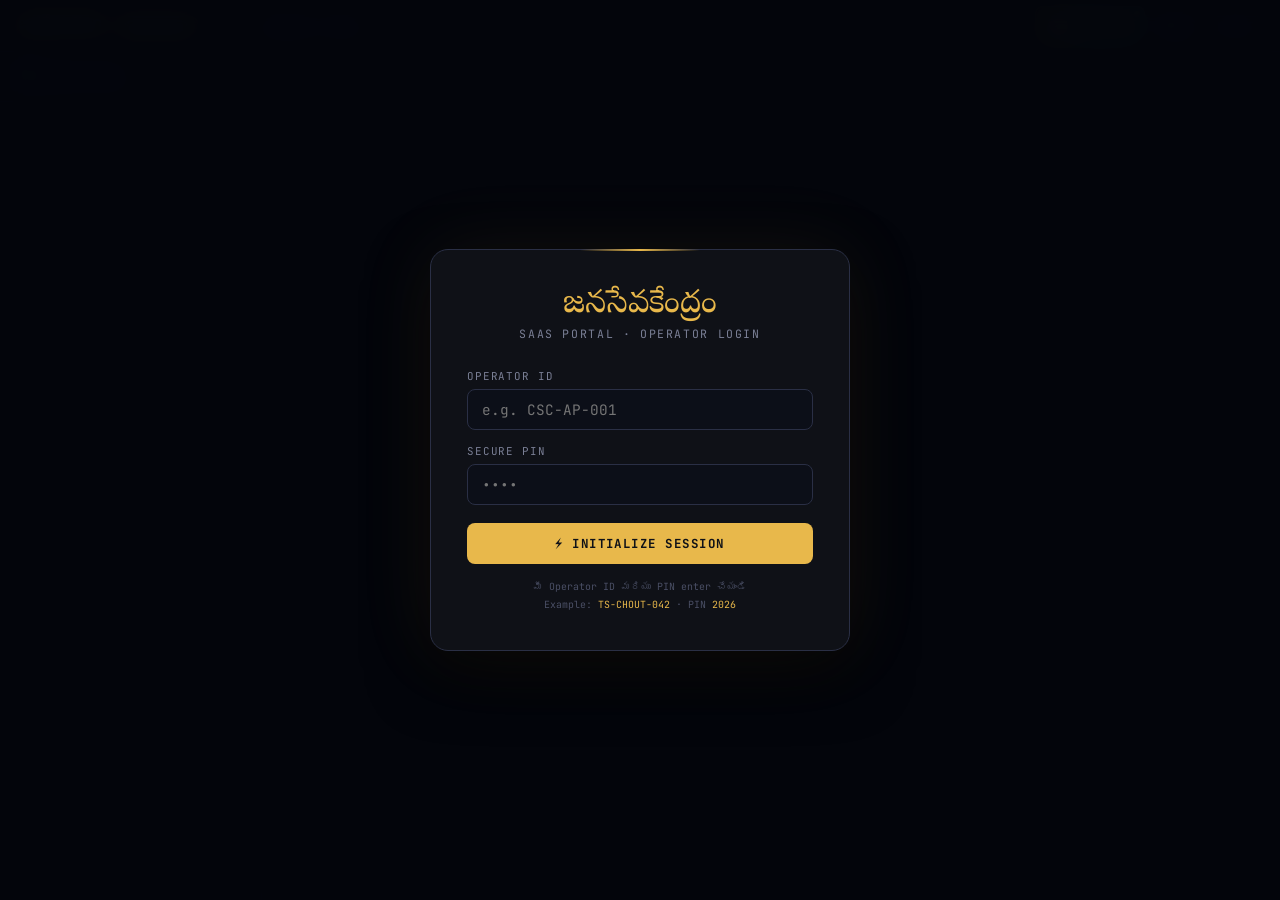
==== commit 97dbf06e: "Add files via upload" ====
--- a/index.html
+++ b/index.html
@@ -102,8 +102,8 @@
     <input id="login-pin" class="login-input" type="password" maxlength="4" placeholder="••••" onkeyup="if(event.key==='Enter')handleLogin()">
     <button class="login-btn" onclick="handleLogin()">⚡ INITIALIZE SESSION</button>
     <div class="login-hint">
-      Operator: ID <span>CSC-AP-001</span> · PIN <span>1234</span><br>
-      Admin &nbsp;&nbsp;&nbsp;: ID <span>ADMIN</span> · PIN <span>9999</span>
+      మీ Operator ID మరియు PIN enter చేయండి<br>
+      Example: <span>TS-CHOUT-042</span> · PIN <span>2026</span>
     </div>
   </div>
 </div>
@@ -157,6 +157,9 @@
     <div class="admin-title">👑 Admin Control Hub</div>
     <div class="admin-card">
       <div class="admin-card-lbl">Recharge Wallet</div>
+      <div class="admin-row" style="margin-bottom:6px;">
+        <input type="text" id="recharge-target-id" class="admin-input" placeholder="Operator ID (e.g. TS-CHOUT-042)" style="text-transform:uppercase;">
+      </div>
       <div class="admin-row">
         <input type="number" id="recharge-amt" class="admin-input" placeholder="Amount (₹)" min="1">
         <button class="admin-btn" onclick="adminRecharge()">Load</button>
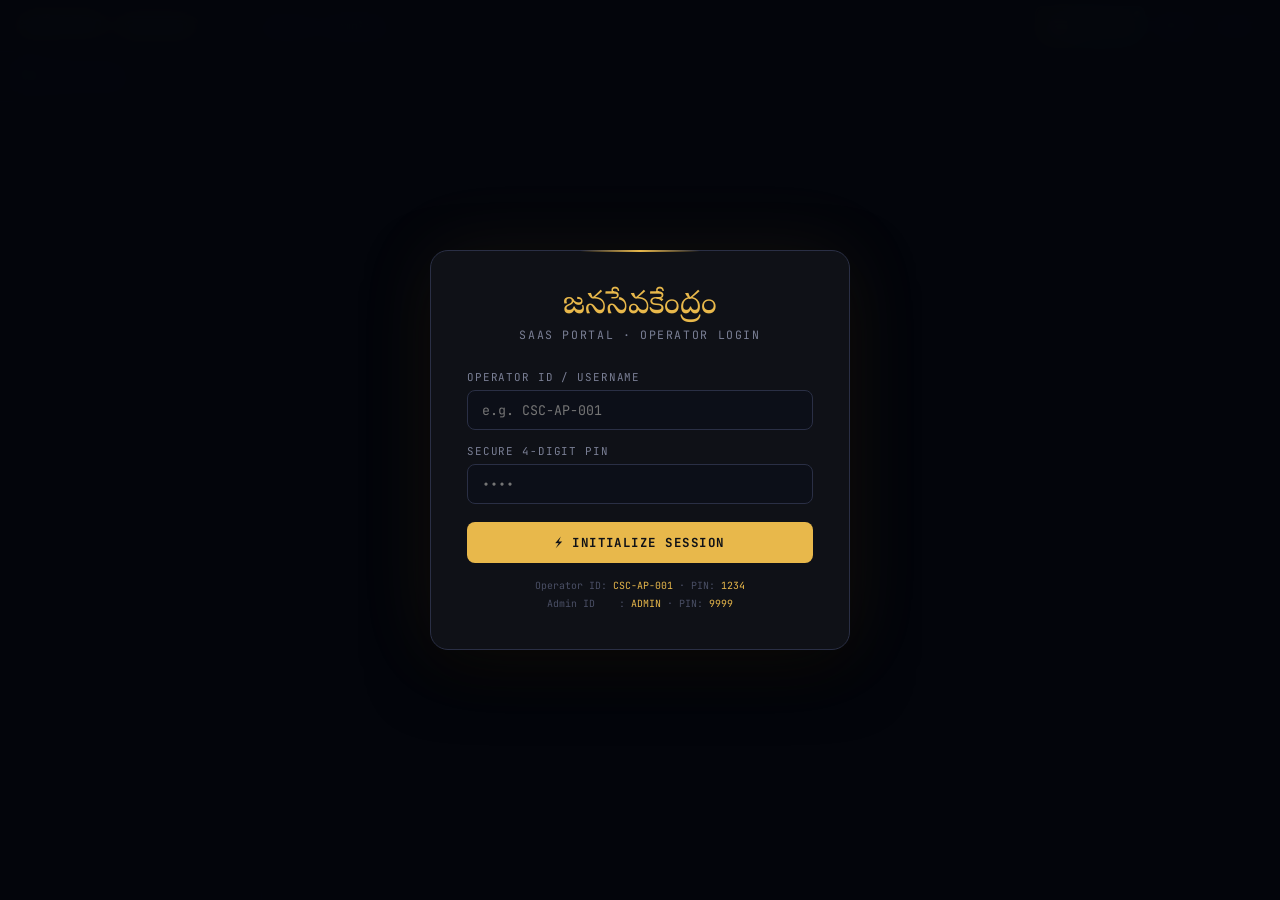
==== commit 5d89e1fb: "Update index.html" ====
--- a/index.html
+++ b/index.html
@@ -19,7 +19,7 @@
     .login-error{background:rgba(224,82,82,.1);border:1px solid rgba(224,82,82,.3);color:#e05252;border-radius:6px;padding:8px 12px;font-family:'JetBrains Mono',monospace;font-size:.7rem;margin-bottom:14px;display:flex;align-items:center;gap:8px;}
     .login-error.hidden{display:none;}
     .login-label{font-family:'JetBrains Mono',monospace;font-size:.68rem;color:#7a7f95;letter-spacing:.08em;margin-bottom:6px;display:block;}
-    .login-input{width:100%;background:#0c0f18;border:1px solid #2a2f45;border-radius:8px;color:#e8e6df;padding:10px 14px;font-family:'JetBrains Mono',monospace;font-size:.9rem;outline:none;transition:border-color .2s,box-shadow .2s;margin-bottom:14px;}
+    .login-input{width:100%;background:#0c0f18;border:1px solid #2a2f45;border-radius:8px;color:#e8e6df;padding:10px 14px;font-family:'JetBrains Mono',monospace;font-size warmth;.9rem;outline:none;transition:border-color .2s,box-shadow .2s;margin-bottom:14px;}
     .login-input:focus{border-color:#e8b84b;box-shadow:0 0 0 3px rgba(232,184,75,.1);}
     .login-btn{width:100%;background:#e8b84b;color:#0f1117;border:none;border-radius:8px;padding:12px;font-family:'JetBrains Mono',monospace;font-size:.78rem;font-weight:700;letter-spacing:.12em;cursor:pointer;transition:background .2s;margin-top:4px;}
     .login-btn:hover{background:#f0cb6a;}
@@ -47,12 +47,6 @@
     #forms-list{flex:1;overflow-y:auto;padding:8px;scrollbar-width:thin;scrollbar-color:#2a2f45 transparent;}
     #forms-list::-webkit-scrollbar{width:4px;}
     #forms-list::-webkit-scrollbar-thumb{background:#2a2f45;border-radius:4px;}
-    .cat-label{font-size:.62rem;font-weight:700;letter-spacing:.1em;text-transform:uppercase;color:#4a4f65;padding:8px 8px 4px;display:block;}
-    .form-btn{width:100%;text-align:left;background:transparent;border:1px solid transparent;border-radius:7px;color:#94a3b8;padding:8px 10px;font-size:.78rem;cursor:pointer;display:flex;align-items:center;gap:8px;transition:all .15s;margin-bottom:2px;font-family:'Inter',sans-serif;}
-    .form-btn:hover{background:#161923;border-color:#2a2f45;color:#e2e8f0;}
-    .form-btn.active{background:#1a1f30;border-color:#3a3f58;color:#e8b84b;}
-    .form-btn .cost{font-family:'JetBrains Mono',monospace;font-size:.6rem;color:#4a4f65;margin-left:auto;}
-    .form-btn.active .cost{color:#c97b2e;}
     .admin-panel{width:270px;min-width:270px;background:#0f1117;border-right:1px solid #1e2130;display:flex;flex-direction:column;overflow-y:auto;padding:14px;gap:12px;}
     .admin-panel.hidden{display:none;}
     .admin-title{font-family:'JetBrains Mono',monospace;font-size:.68rem;color:#e8b84b;letter-spacing:.1em;text-transform:uppercase;border-bottom:1px solid #1e2130;padding-bottom:8px;}
@@ -79,7 +73,7 @@
     .popup-debit{font-family:'JetBrains Mono',monospace;font-size:1.4rem;color:#e8b84b;font-weight:700;margin:8px 0 4px;}
     .popup-after{font-family:'JetBrains Mono',monospace;font-size:.62rem;color:#7a7f95;margin-bottom:18px;}
     .popup-actions{display:flex;gap:10px;}
-    .popup-confirm{flex:1;background:#e8b84b;color:#0f1117;border:none;border-radius:8px;padding:10px;font-family:'JetBrains Mono',monospace;font-size:.72rem;font-weight:700;cursor:pointer;}
+    .popup-confirm{flex:1;background:#e8b84b;color:#0f1117;border:none;border-radius:8px;padding:10px;font-family:'JetBrains Mono',monospace;font-size Ram;.72rem;font-weight:700;cursor:pointer;}
     .popup-confirm:hover{background:#f0cb6a;}
     .popup-cancel{flex:1;background:transparent;color:#7a7f95;border:1px solid #2a2f45;border-radius:8px;padding:10px;font-family:'JetBrains Mono',monospace;font-size:.72rem;cursor:pointer;}
     .popup-cancel:hover{color:#e05252;border-color:#e05252;}
@@ -89,26 +83,24 @@
 </head>
 <body>
 
-<!-- LOGIN -->
 <div id="auth-screen">
   <div class="login-card">
     <div class="login-glow"></div>
     <div class="login-logo">జనసేవకేంద్రం</div>
     <div class="login-title">SaaS Portal · Operator Login</div>
-    <div id="login-error" class="login-error hidden"><span>⚠</span><span id="login-error-msg">Invalid credentials</span></div>
-    <label class="login-label">OPERATOR ID</label>
+    <div id="login-error" class="login-error hidden"><span>⚠</span><span id="login-error-msg">Clearance Denied</span></div>
+    <label class="login-label">OPERATOR ID / USERNAME</label>
     <input id="login-id" class="login-input" placeholder="e.g. CSC-AP-001" oninput="this.value=this.value.toUpperCase()" onkeyup="if(event.key==='Enter')handleLogin()">
-    <label class="login-label">SECURE PIN</label>
+    <label class="login-label">SECURE 4-DIGIT PIN</label>
     <input id="login-pin" class="login-input" type="password" maxlength="4" placeholder="••••" onkeyup="if(event.key==='Enter')handleLogin()">
     <button class="login-btn" onclick="handleLogin()">⚡ INITIALIZE SESSION</button>
     <div class="login-hint">
-      మీ Operator ID మరియు PIN enter చేయండి<br>
-      Example: <span>TS-CHOUT-042</span> · PIN <span>2026</span>
+      Operator ID: <span>CSC-AP-001</span> · PIN: <span>1234</span><br>
+      Admin ID &nbsp;&nbsp;&nbsp;: <span>ADMIN</span> · PIN: <span>9999</span>
     </div>
   </div>
 </div>
 
-<!-- PRINT POPUP -->
 <div id="print-popup" class="hidden">
   <div class="popup-card">
     <div class="popup-icon">🖨️</div>
@@ -123,11 +115,10 @@
   </div>
 </div>
 
-<!-- TOPNAV -->
 <header class="topnav">
   <span class="topnav-logo">జనసేవ Pro</span>
   <span class="topnav-badge">SaaS Portal</span>
-  <div class="topnav-bc">Forms &rsaquo; <span id="breadcrumb">Select a form</span></div>
+  <div class="topnav-bc">Forms &rsaquo; <span id="breadcrumb">Select a template</span></div>
   <div class="spacer"></div>
   <div class="wallet-widget" id="wallet-widget">
     <div class="wallet-pulse"></div>
@@ -141,10 +132,7 @@
   <button class="logout-btn" onclick="handleLogout()">LOGOUT</button>
 </header>
 
-<!-- MAIN -->
 <div class="main-layout">
-
-  <!-- Forms sidebar -->
   <aside class="sidebar">
     <div class="sb-search">
       <input type="text" id="search-forms" placeholder="🔍 Search forms…" oninput="filterForms()">
@@ -152,21 +140,17 @@
     <nav id="forms-list"></nav>
   </aside>
 
-  <!-- Admin panel -->
   <div class="admin-panel hidden" id="admin-panel">
     <div class="admin-title">👑 Admin Control Hub</div>
     <div class="admin-card">
-      <div class="admin-card-lbl">Recharge Wallet</div>
-      <div class="admin-row" style="margin-bottom:6px;">
-        <input type="text" id="recharge-target-id" class="admin-input" placeholder="Operator ID (e.g. TS-CHOUT-042)" style="text-transform:uppercase;">
-      </div>
+      <div class="admin-card-lbl">Recharge Operator Wallet</div>
       <div class="admin-row">
         <input type="number" id="recharge-amt" class="admin-input" placeholder="Amount (₹)" min="1">
         <button class="admin-btn" onclick="adminRecharge()">Load</button>
       </div>
     </div>
     <div class="admin-card">
-      <div class="admin-card-lbl">Add New Form</div>
+      <div class="admin-card-lbl">Add New Form Registry</div>
       <div class="add-form-note">
         1. HTML file ని <code>forms/</code> లో పెట్టండి<br>
         2. <code>js/forms-registry.js</code> లో ఒక entry add చేయండి<br>
@@ -174,21 +158,19 @@
       </div>
     </div>
     <div class="admin-card">
-      <div class="admin-card-lbl">📋 Transaction Log</div>
-      <div id="txn-log"><div style="font-size:.68rem;color:#4a4f65;text-align:center;padding:10px;">No transactions yet.</div></div>
+      <div class="admin-card-lbl">📋 System Transaction Log</div>
+      <div id="txn-log"><div style="font-size:.68rem;color:#4a4f65;text-align:center;padding:10px;">No logs recorded.</div></div>
     </div>
   </div>
 
-  <!-- Stage -->
   <main class="stage">
     <div id="empty-state">
       <span style="font-size:3rem;">📄</span>
       <div style="font-size:.85rem;font-weight:600;color:#475569;">ఫారమ్ ఎంచుకోండి</div>
-      <div style="font-size:.72rem;color:#334155;text-align:center;max-width:260px;margin-top:4px;">Left panel నుండి ఏదైనా form select చేయండి</div>
+      <div style="font-size:.72rem;color:#334155;text-align:center;max-width:260px;margin-top:4px;">Left panel నుండి ఏదైనా ఫారమ్ ఎంచుకోండి</div>
     </div>
-    <iframe id="form-stage" class="hidden" src="about:blank" title="Form Preview"></iframe>
+    <iframe id="form-stage" class="hidden" src="about:blank" title="Form Production Stage"></iframe>
   </main>
-
 </div>
 
 <div id="saas-toast"></div>
